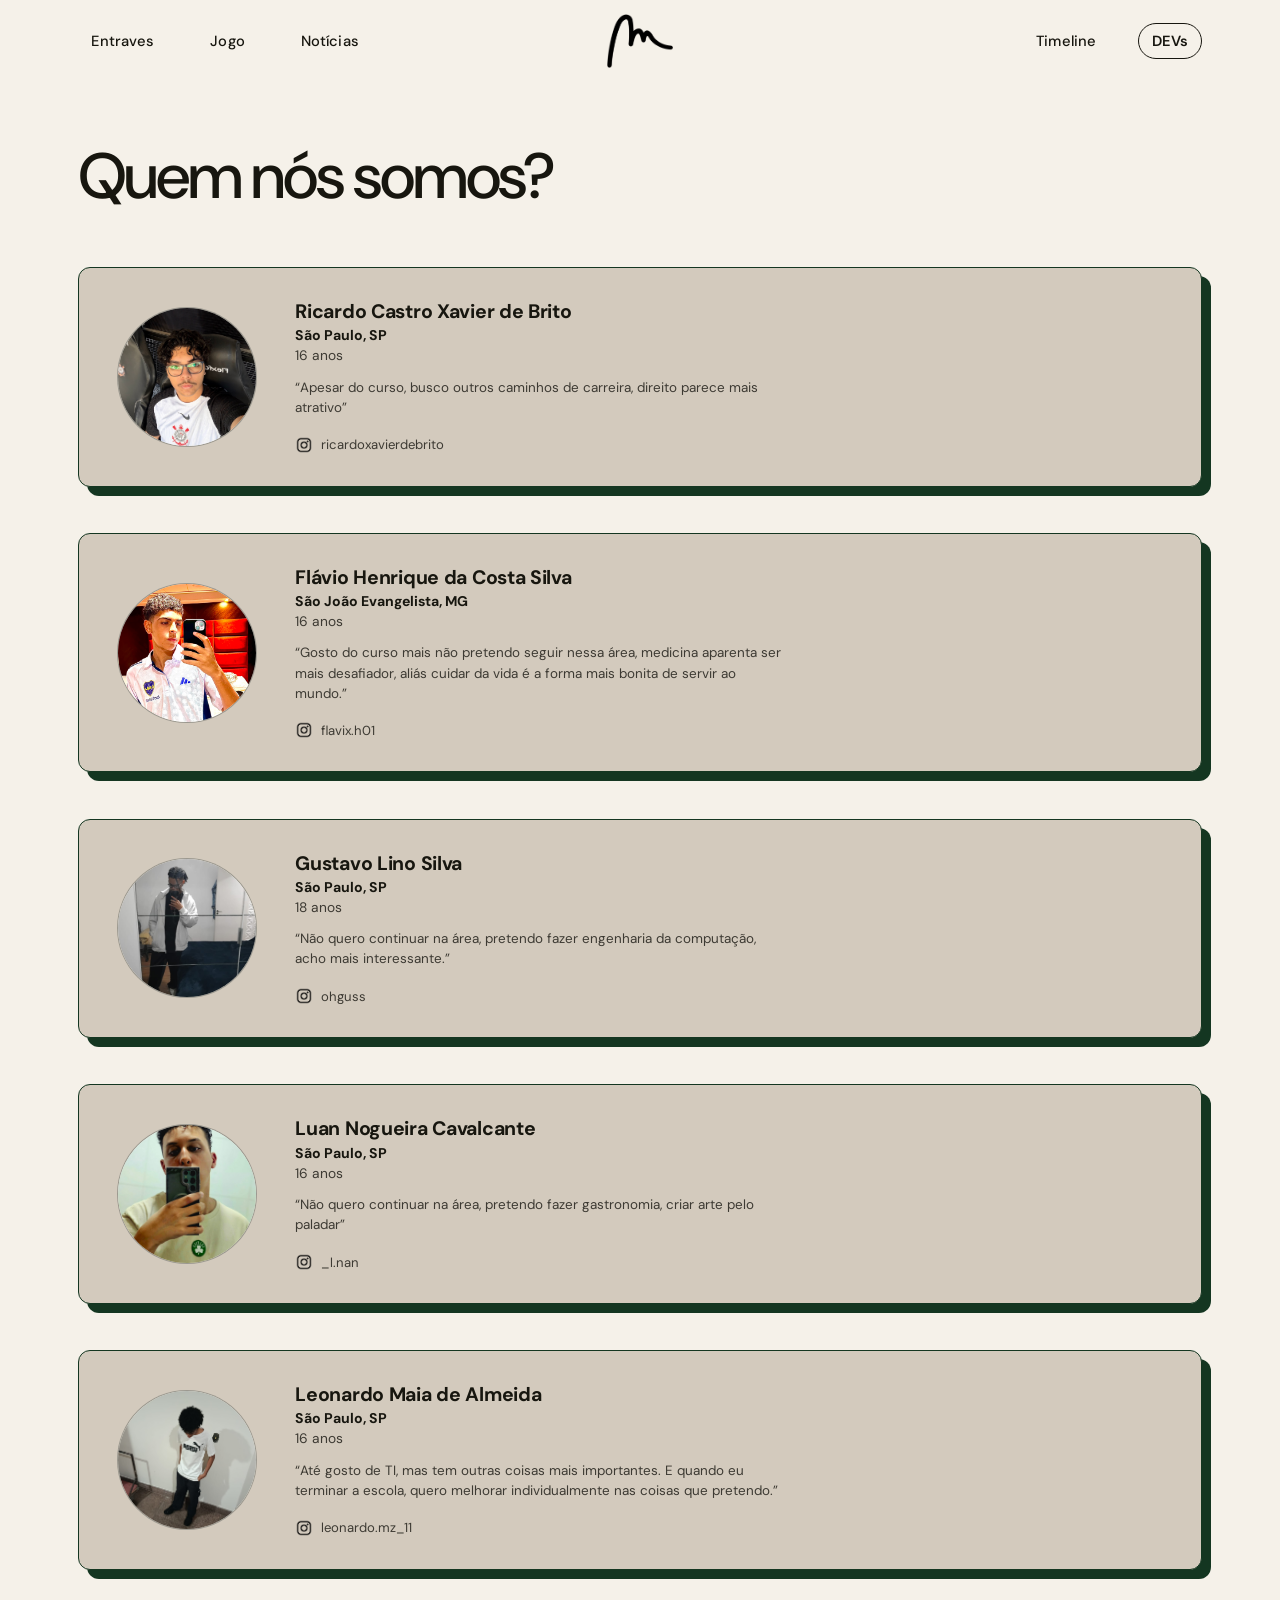
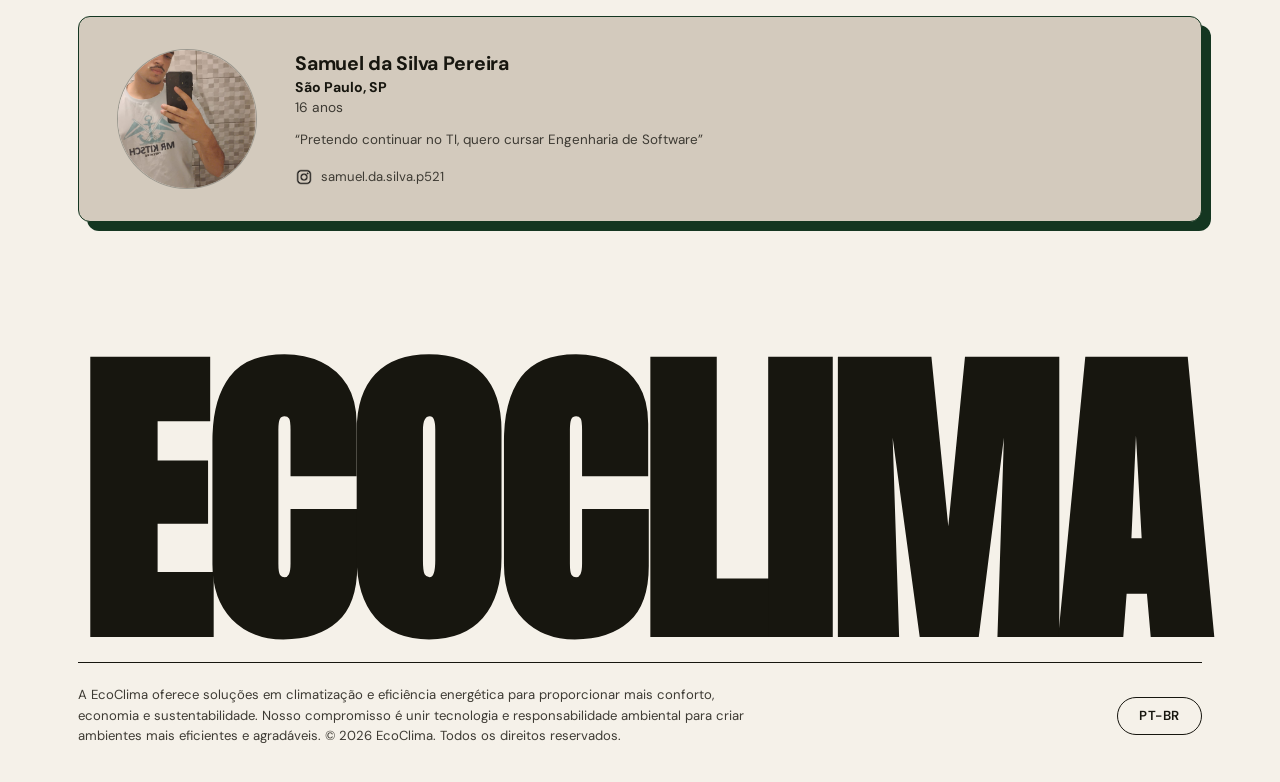
==== dev.html @ 2e66cfd2 "Primeiro commit" ====
<!DOCTYPE html>
<html lang="pt-BR">
<head>
<meta charset="UTF-8">
<meta name="viewport" content="width=device-width, initial-scale=1.0">
<title>EcoClima — DEVs</title>
<meta name="description" content="Quem nós somos: os estudantes por trás do EcoClima.">
<link rel="icon" href="imagens/Logo-preto.png">
<link rel="preconnect" href="https://fonts.googleapis.com">
<link rel="preconnect" href="https://fonts.gstatic.com" crossorigin>
<link href="https://fonts.googleapis.com/css2?family=Anton&family=Archivo:wdth,wght@62..125,100..900&family=DM+Sans:opsz,wght@9..40,300..800&display=swap" rel="stylesheet">
<script>document.documentElement.classList.add("js");</script>
<!-- style.css traz a identidade (variáveis, navbar, footer); dev.css só o que é desta página -->
<link rel="stylesheet" href="style.css">
<link rel="stylesheet" href="dev.css">
</head>
<body>

<!-- ============ NAVBAR ============ -->
<header class="nav" id="nav">
  <div class="nav__inner">
    <nav class="nav__group nav__group--left" aria-label="Navegação principal">
      <a class="nav__link" href="entraves.html">Entraves</a>
      <a class="nav__link" href="#" data-soon>Jogo</a>
      <a class="nav__link" href="#" data-soon>Notícias</a>
    </nav>

    <a class="nav__logo" href="index.html" id="logoHome" aria-label="EcoClima — voltar para a home">
      <img class="nav__logo-img nav__logo-img--light" src="imagens/Logo-branco.png" alt="EcoClima">
      <img class="nav__logo-img nav__logo-img--dark" src="imagens/Logo-preto.png" alt="">
    </a>

    <nav class="nav__group nav__group--right" aria-label="Navegação secundária">
      <a class="nav__link" href="#" data-soon>Timeline</a>
      <a class="nav__link is-active" href="dev.html" aria-current="page">DEVs</a>
    </nav>

    <button class="nav__burger" id="navBurger" aria-label="Abrir menu" aria-expanded="false" aria-controls="navMobile">
      <span></span><span></span><span></span>
    </button>
  </div>

  <div class="nav__mobile" id="navMobile" hidden>
    <a class="nav__mlink" href="entraves.html">Entraves</a>
    <a class="nav__mlink" href="#" data-soon>Jogo</a>
    <a class="nav__mlink" href="#" data-soon>Notícias</a>
    <a class="nav__mlink" href="#" data-soon>Timeline</a>
    <a class="nav__mlink is-active" href="dev.html" aria-current="page">DEVs</a>
  </div>
</header>

<!-- ============ DEVS ============ -->
<main class="devs" id="top" data-nav="dark">
  <div class="wrap">
    <h1 class="devs__title reveal-up">Quem nós somos?</h1>

    <ul class="devs__list">

      <li class="dev-card reveal-up">
        <img class="dev-card__photo" src="imagens/Imagens-tela-devs/Imagem-DEV-Ricardo.jpg" alt="Foto de Ricardo Castro Xavier de Brito" loading="lazy">
        <div class="dev-card__info">
          <h2 class="dev-card__name">Ricardo Castro Xavier de Brito</h2>
          <p class="dev-card__place">São Paulo, SP</p>
          <p class="dev-card__age">16 anos</p>
          <blockquote class="dev-card__quote">“Apesar do curso, busco outros caminhos de carreira, direito parece mais atrativo”</blockquote>
          <p class="dev-card__social">
            <img class="dev-card__ig" src="imagens/Imagens-tela-devs/logo-instagram.png" alt="Instagram" loading="lazy">
            <span>ricardoxavierdebrito</span>
          </p>
        </div>
      </li>

      <li class="dev-card reveal-up">
        <img class="dev-card__photo" src="imagens/Imagens-tela-devs/Imagem-DEV-Flavio.jpeg" alt="Foto de Flávio Henrique da Costa Silva" loading="lazy">
        <div class="dev-card__info">
          <h2 class="dev-card__name">Flávio Henrique da Costa Silva</h2>
          <p class="dev-card__place">São João Evangelista, MG</p>
          <p class="dev-card__age">16 anos</p>
          <blockquote class="dev-card__quote">“Gosto do curso mais não pretendo seguir nessa área, medicina aparenta ser mais desafiador, aliás cuidar da vida é a forma mais bonita de servir ao mundo.”</blockquote>
          <p class="dev-card__social">
            <img class="dev-card__ig" src="imagens/Imagens-tela-devs/logo-instagram.png" alt="Instagram" loading="lazy">
            <span>flavix.h01</span>
          </p>
        </div>
      </li>

      <li class="dev-card reveal-up">
        <img class="dev-card__photo" src="imagens/Imagens-tela-devs/Imagem-DEV-Gustavo.jpeg" alt="Foto de Gustavo Lino Silva" loading="lazy">
        <div class="dev-card__info">
          <h2 class="dev-card__name">Gustavo Lino Silva</h2>
          <p class="dev-card__place">São Paulo, SP</p>
          <p class="dev-card__age">18 anos</p>
          <blockquote class="dev-card__quote">“Não quero continuar na área, pretendo fazer engenharia da computação, acho mais interessante.”</blockquote>
          <p class="dev-card__social">
            <img class="dev-card__ig" src="imagens/Imagens-tela-devs/logo-instagram.png" alt="Instagram" loading="lazy">
            <span>ohguss</span>
          </p>
        </div>
      </li>

      <li class="dev-card reveal-up">
        <img class="dev-card__photo" src="imagens/Imagens-tela-devs/Imagem-DEV-Luan.jpeg" alt="Foto de Luan Nogueira Cavalcante" loading="lazy">
        <div class="dev-card__info">
          <h2 class="dev-card__name">Luan Nogueira Cavalcante</h2>
          <p class="dev-card__place">São Paulo, SP</p>
          <p class="dev-card__age">16 anos</p>
          <blockquote class="dev-card__quote">“Não quero continuar na área, pretendo fazer gastronomia, criar arte pelo paladar”</blockquote>
          <p class="dev-card__social">
            <img class="dev-card__ig" src="imagens/Imagens-tela-devs/logo-instagram.png" alt="Instagram" loading="lazy">
            <span>_l.nan</span>
          </p>
        </div>
      </li>

      <li class="dev-card reveal-up">
        <img class="dev-card__photo" src="imagens/Imagens-tela-devs/Imagem-DEV-Leonardo.jpeg" alt="Foto de Leonardo Maia de Almeida" loading="lazy">
        <div class="dev-card__info">
          <h2 class="dev-card__name">Leonardo Maia de Almeida</h2>
          <p class="dev-card__place">São Paulo, SP</p>
          <p class="dev-card__age">16 anos</p>
          <blockquote class="dev-card__quote">“Até gosto de TI, mas tem outras coisas mais importantes. E quando eu terminar a escola, quero melhorar individualmente nas coisas que pretendo.”</blockquote>
          <p class="dev-card__social">
            <img class="dev-card__ig" src="imagens/Imagens-tela-devs/logo-instagram.png" alt="Instagram" loading="lazy">
            <span>leonardo.mz_11</span>
          </p>
        </div>
      </li>

      <li class="dev-card reveal-up">
        <img class="dev-card__photo" src="imagens/Imagens-tela-devs/Imagem-DEV-Samuel.jpeg" alt="Foto de Samuel da Silva Pereira" loading="lazy">
        <div class="dev-card__info">
          <h2 class="dev-card__name">Samuel da Silva Pereira</h2>
          <p class="dev-card__place">São Paulo, SP</p>
          <p class="dev-card__age">16 anos</p>
          <blockquote class="dev-card__quote">“Pretendo continuar no TI, quero cursar Engenharia de Software”</blockquote>
          <p class="dev-card__social">
            <img class="dev-card__ig" src="imagens/Imagens-tela-devs/logo-instagram.png" alt="Instagram" loading="lazy">
            <span>samuel.da.silva.p521</span>
          </p>
        </div>
      </li>

    </ul>
  </div>
</main>

<!-- ============ FOOTER ============ -->
<footer class="footer" data-nav="dark">
  <div class="wrap">
    <h2 class="footer__word">ECOCLIMA</h2>
    <hr class="footer__rule">
    <div class="footer__bottom">
      <p class="footer__text">A EcoClima oferece soluções em climatização e eficiência energética para proporcionar mais conforto, economia e sustentabilidade. Nosso compromisso é unir tecnologia e responsabilidade ambiental para criar ambientes mais eficientes e agradáveis. © 2026 EcoClima. Todos os direitos reservados.</p>
      <button class="badge" type="button" data-soon>PT-BR</button>
    </div>
  </div>
</footer>

<script src="script.js"></script>
<script src="dev.js"></script>
</body>
</html>
---- style.css ----
/* =========================================================
   ECOCLIMA — Home
   Paleta terrosa/pastel · contornos finos · degradês suaves
   ========================================================= */

/* ---------- 1. Tokens ---------- */
:root{
  /* superfícies */
  --cream:      #F5F1E9;
  --cream-2:    #EFEADF;
  --sand:       #D3CABD;
  --sand-2:     #DED8CC;
  --clay:       #BFAE95;
  --sage:       #B2C2A8;   /* verde pastel: seção "Por que confiar?" */
  --space:      #0A1024;   /* espaço sideral */
  --space-2:    #131B3A;   /* topo do espaço, um tom acima */

  /* tinta */
  --ink:        #17160F;
  --ink-2:      #3D3A33;
  --muted:      #8A8479;
  --ghost:      #B9B2A6;

  /* verde (usado com moderação) */
  --green:      #143621;
  --green-2:    #1F5233;
  --green-soft: #86A98F;

  /* traço fino = identidade visual */
  --line:       rgba(23, 22, 15, .16);
  --line-str:   rgba(23, 22, 15, .38);
  --line-light: rgba(255, 255, 255, .30);

  --pad:        clamp(1.15rem, 4.5vw, 4.5rem);
  --maxw:       1240px;

  --ease:       cubic-bezier(.22, .68, .32, 1);

  --f-display:  'Archivo', 'Arial Narrow', Impact, sans-serif;
  --f-word:     'Anton', 'Arial Narrow', Impact, sans-serif;
  --f-body:     'DM Sans', 'Segoe UI', system-ui, sans-serif;
}

/* ---------- 2. Base ---------- */
*, *::before, *::after{ box-sizing: border-box; }

html{
  scroll-behavior: smooth;
  -webkit-text-size-adjust: 100%;
}

body{
  margin: 0;
  font-family: var(--f-body);
  color: var(--ink);
  background: var(--cream);
  overflow-x: hidden;
  -webkit-font-smoothing: antialiased;
}

img{ max-width: 100%; display: block; }
h1, h2, h3, p{ margin: 0; }
a{ color: inherit; text-decoration: none; }
button{ font: inherit; color: inherit; background: none; border: 0; cursor: pointer; }

::selection{ background: var(--green); color: var(--cream); }

/* visível só para leitores de tela */
.sr-only{
  position: absolute;
  width: 1px; height: 1px;
  padding: 0; margin: -1px;
  overflow: hidden;
  clip-path: inset(50%);
  white-space: nowrap;
}

/* ---------- 3. Layout ---------- */
.wrap{
  width: 100%;
  max-width: var(--maxw);
  margin-inline: auto;
  padding-inline: var(--pad);
}
.wrap--narrow{ max-width: 860px; }

.section{
  position: relative;
  padding-block: clamp(5rem, 12vh, 9rem);
  isolation: isolate;
}

/* degradê suave na emenda entre seções */
.section::before{
  content: "";
  position: absolute;
  inset: 0 0 auto 0;
  height: var(--blend, 150px);
  background: linear-gradient(to bottom, var(--prev, transparent), transparent);
  pointer-events: none;
  z-index: -1;
}

.section--problems{ background: var(--cream);  --prev: transparent; }
.section--solution{ background: var(--sand);   --prev: var(--cream); }
.section--trust   { background: var(--sage);   --prev: var(--sand); --blend: 200px; }
.section--space   { background: var(--space);  --prev: var(--sage); --blend: 260px; }
/* padding-top generoso: o degradê escuro precisa terminar antes do título */
.section--faq     { background: var(--cream);  --prev: var(--space); --blend: 200px;
                    padding-top: clamp(16rem, 24vh, 19rem); }

/* ---------- 4. Tipografia ---------- */
.h1{
  font-family: var(--f-body);
  font-size: clamp(2.4rem, 6vw, 4.4rem);
  font-weight: 800;
  line-height: .96;
  letter-spacing: -.035em;
  color: var(--green);
}
.h2{
  font-size: clamp(1.5rem, 3.2vw, 2.35rem);
  font-weight: 700;
  line-height: 1.14;
  letter-spacing: -.025em;
}
.label{
  font-size: .78rem;
  letter-spacing: .16em;
  text-transform: uppercase;
  color: var(--muted);
  font-weight: 500;
}
.label--center{ text-align: center; }

.lead{
  font-size: clamp(.98rem, 1.35vw, 1.1rem);
  line-height: 1.6;
  color: var(--ink-2);
  max-width: 62ch;
}
.muted{ color: var(--muted); font-size: .96rem; max-width: 55ch; }

.quote{
  font-size: .96rem;
  color: var(--muted);
  font-style: italic;
}
.quote span{ font-style: normal; }

.rule{
  border: 0;
  border-top: 1px solid var(--line);
  margin: 1.15rem 0;
}

/* link com seta */
.link-arrow{
  display: inline-flex;
  align-items: center;
  gap: .5rem;
  font-size: .95rem;
  font-weight: 500;
  padding-bottom: 3px;
  border-bottom: 1px solid var(--line-str);
  transition: gap .35s var(--ease), border-color .35s var(--ease), color .35s var(--ease);
}
.link-arrow:hover{ gap: .95rem; border-color: currentColor; }
.link-arrow__i{ transition: transform .35s var(--ease); }
.link-arrow:hover .link-arrow__i{ transform: translateX(2px); }
.link-arrow--green{ color: var(--green-2); }

/* =========================================================
   5. NAVBAR
   ========================================================= */
.nav{
  position: fixed;
  inset: 0 0 auto 0;
  z-index: 90;
  transition: background .5s var(--ease), backdrop-filter .5s var(--ease), border-color .5s var(--ease);
  border-bottom: 1px solid transparent;
}
.nav.is-stuck{
  background: rgba(245, 241, 233, .55);
  -webkit-backdrop-filter: blur(16px) saturate(1.4);
  backdrop-filter: blur(16px) saturate(1.4);
  border-bottom-color: var(--line);
}
.nav.is-stuck.is-light{
  background: rgba(20, 26, 23, .32);
  border-bottom-color: var(--line-light);
}

.nav__inner{
  max-width: var(--maxw);
  margin-inline: auto;
  padding: .85rem var(--pad);
  display: grid;
  grid-template-columns: 1fr auto 1fr;
  align-items: center;
  gap: 1rem;
}

.nav__group{ display: flex; align-items: center; gap: clamp(.6rem, 2.2vw, 2rem); }
.nav__group--right{ justify-content: flex-end; }

.nav__link{
  font-size: .92rem;
  font-weight: 500;
  letter-spacing: .01em;
  padding: .42rem .8rem;
  border-radius: 999px;
  border: 1px solid transparent;      /* contorno fino aparece no hover */
  transition: border-color .35s var(--ease), background .35s var(--ease), opacity .35s var(--ease);
  white-space: nowrap;
}
.nav__link:hover{ border-color: currentColor; }

/* página atual: o contorno fino fica sempre visível */
.nav__link.is-active{ border-color: currentColor; font-weight: 600; }
.nav__mlink.is-active{ font-weight: 700; }

/* logo central */
.nav__logo{
  position: relative;
  display: block;
  width: clamp(46px, 5.2vw, 66px);
  aspect-ratio: 965 / 798;
  transition: transform .4s var(--ease);
}
.nav__logo:hover{ transform: translateY(-2px) scale(1.04); }
.nav__logo:active{ transform: scale(.97); }
.nav__logo-img{
  position: absolute;
  inset: 0;
  width: 100%;
  height: 100%;
  object-fit: contain;
  transition: opacity .45s var(--ease);
}

/* troca automática de cor conforme o fundo atrás da navbar */
.nav.is-light{ color: #fff; }
.nav.is-dark { color: var(--ink); }
.nav.is-light .nav__logo-img--light,
.nav.is-dark  .nav__logo-img--dark { opacity: 1; }
.nav.is-light .nav__logo-img--dark,
.nav.is-dark  .nav__logo-img--light{ opacity: 0; }
.nav.is-light .nav__link{ text-shadow: 0 1px 12px rgba(0, 0, 0, .35); }

/* menu mobile */
.nav__burger{
  display: none;
  justify-self: end;
  grid-column: 3;
  width: 40px; height: 40px;
  border: 1px solid currentColor;
  border-radius: 999px;
  padding: 11px 10px;
  flex-direction: column;
  justify-content: space-between;
}
.nav__burger span{
  display: block; height: 1.5px; width: 100%;
  background: currentColor; border-radius: 2px;
  transition: transform .35s var(--ease), opacity .25s var(--ease);
}
.nav.is-open .nav__burger span:nth-child(1){ transform: translateY(7.5px) rotate(45deg); }
.nav.is-open .nav__burger span:nth-child(2){ opacity: 0; }
.nav.is-open .nav__burger span:nth-child(3){ transform: translateY(-7.5px) rotate(-45deg); }

/* o [hidden] precisa vencer o display do próprio bloco */
.nav__mobile[hidden]{ display: none; }
.nav__mobile{
  display: grid;
  gap: .25rem;
  padding: .5rem var(--pad) 1.4rem;
  background: rgba(245, 241, 233, .92);
  -webkit-backdrop-filter: blur(18px);
  backdrop-filter: blur(18px);
  border-bottom: 1px solid var(--line);
  color: var(--ink);
}
.nav__mlink{
  padding: .75rem .2rem;
  font-size: 1.05rem;
  font-weight: 500;
  border-bottom: 1px solid var(--line);
}

/* =========================================================
   6. HERO
   ========================================================= */
.hero{
  position: relative;
  min-height: 100svh;
  display: flex;
  align-items: flex-end;
  overflow: hidden;
  background: #26302A;
}
.hero__img{
  position: absolute;
  inset: 0;
  width: 100%; height: 100%;
  object-fit: cover;
  animation: heroZoom 22s var(--ease) forwards;
}
@keyframes heroZoom{ from{ transform: scale(1.07); } to{ transform: scale(1); } }

.hero__veil{
  position: absolute;
  inset: 0;
  background:
    linear-gradient(to bottom, rgba(0,0,0,.34) 0%, rgba(0,0,0,0) 34%),
    linear-gradient(to bottom, rgba(0,0,0,0) 46%, rgba(0,0,0,.30) 78%, rgba(0,0,0,.12) 100%);
}
/* degradê de saída do hero para a próxima seção */
.hero::after{
  content: "";
  position: absolute;
  inset: auto 0 0 0;
  height: 130px;
  background: linear-gradient(to bottom, rgba(245,241,233,0), var(--cream));
  pointer-events: none;
  z-index: 3;
}

.hero__content{
  position: relative;
  z-index: 2;
  width: 100%;
  max-width: var(--maxw);
  margin-inline: auto;
  padding: 0 var(--pad) clamp(3.5rem, 9vh, 6rem);
  display: flex;
  align-items: flex-end;
  gap: clamp(.8rem, 2vw, 1.6rem);
}

/* o tamanho final é ajustado por JS (fitText) para preencher a largura exata */
.hero__title{
  font-family: var(--f-display);
  font-variation-settings: 'wdth' 82, 'wght' 800;
  font-size: clamp(2.4rem, 8vw, 8.5rem);
  line-height: .82;
  letter-spacing: -.015em;
  color: #fff;
  white-space: nowrap;
  text-shadow: 0 4px 44px rgba(0, 0, 0, .28);
  animation: riseIn 1.1s var(--ease) both .15s;
}
.hero__kicker{
  flex: 0 0 auto;
  width: clamp(96px, 10vw, 140px);
  font-size: clamp(.78rem, .95vw, .95rem);
  line-height: 1.25;
  color: rgba(255, 255, 255, .92);
  padding-bottom: clamp(.35rem, 1.4vw, 1.4rem);
  animation: riseIn 1.1s var(--ease) both .45s;
}
@keyframes riseIn{
  from{ opacity: 0; transform: translateY(28px); }
  to  { opacity: 1; transform: none; }
}

.hero__scroll{
  position: absolute;
  left: 50%; bottom: clamp(1rem, 3vh, 2rem);
  transform: translateX(-50%);
  z-index: 4;
  display: grid;
  justify-items: center;
  gap: .5rem;
  color: rgba(255,255,255,.8);
  font-size: .68rem;
  letter-spacing: .22em;
  text-transform: uppercase;
}
.hero__scroll-line{
  width: 1px; height: 42px;
  background: linear-gradient(to bottom, transparent, rgba(255,255,255,.85));
  animation: scrollPulse 2.4s ease-in-out infinite;
}
@keyframes scrollPulse{
  0%, 100%{ transform: scaleY(.55); opacity: .45; transform-origin: top; }
  50%     { transform: scaleY(1);   opacity: 1;   transform-origin: top; }
}

/* =========================================================
   7. SEÇÃO — O QUE ACONTECE
   ========================================================= */
.section--problems .h2{ margin-bottom: .9rem; }
.section--problems .link-arrow{ margin-top: .35rem; }

/* carrossel */
.carousel{
  margin-top: clamp(2.5rem, 6vw, 4rem);
  width: 100%;
  max-width: var(--maxw);
  margin-inline: auto;
  padding-inline: var(--pad);
}
.carousel__viewport{
  overflow: hidden;
  border-radius: 14px;
  border: 1px solid var(--line);
  cursor: grab;
  touch-action: pan-y;
  background: var(--cream-2);
}
.carousel__viewport.is-dragging{ cursor: grabbing; }

.carousel__track{
  display: flex;
  will-change: transform;
}
.slide{
  flex: 0 0 100%;
  margin: 0;
  aspect-ratio: 16 / 9;
  overflow: hidden;
}
.slide img{
  width: 100%; height: 100%;
  object-fit: cover;
  user-select: none;
  -webkit-user-drag: none;
  transition: transform 1.2s var(--ease);
}
.slide.is-active img{ transform: scale(1.02); }

.carousel__ui{
  margin-top: 1.1rem;
  display: flex;
  align-items: center;
  gap: 1rem;
}
.cbtn{
  width: 42px; height: 42px;
  display: grid; place-items: center;
  border: 1px solid var(--line-str);   /* contorno fino */
  border-radius: 999px;
  font-size: 1rem;
  transition: background .3s var(--ease), color .3s var(--ease), transform .3s var(--ease);
}
.cbtn:hover{ background: var(--green); color: var(--cream); transform: translateY(-2px); }

.dots{ display: flex; gap: .45rem; margin-inline: auto 0; }
.dot{
  width: 9px; height: 9px;
  border-radius: 999px;
  border: 1px solid var(--line-str);
  background: transparent;
  transition: width .4s var(--ease), background .4s var(--ease);
}
.dot.is-on{ width: 26px; background: var(--green); border-color: var(--green); }

/* =========================================================
   8. SEÇÃO — A SOLUÇÃO (scroll reveal)
   ========================================================= */
.solution__sub{
  text-align: center;
  margin-top: 1.6rem;
  font-size: clamp(1.05rem, 1.8vw, 1.35rem);
  line-height: 1.35;
  color: var(--ink-2);
  max-width: 15ch;
  margin-inline: auto;
}
.solution__sub strong{ color: var(--ink); }

.reveal-text{
  margin: clamp(2.2rem, 5vw, 3.4rem) auto 0;
  text-align: center;
  font-family: var(--f-body);
  font-weight: 800;
  font-size: clamp(1.45rem, 4.1vw, 3.05rem);
  line-height: 1.16;
  letter-spacing: -.025em;
  text-transform: uppercase;
  color: var(--ghost);
}
.reveal-text .word{
  display: inline-block;
  color: var(--ghost);
  transition: color .18s linear, opacity .18s linear;
}
.reveal-text .word--img{
  vertical-align: middle;
  line-height: 0;
}
.inline-img{
  display: inline-block;
  width: clamp(52px, 7.2vw, 104px);
  aspect-ratio: 16 / 10;
  object-fit: cover;
  border-radius: 8px;
  border: 1px solid rgba(23,22,15,.2);
  margin-inline: .12em;
  transform: scale(.55);
  opacity: 0;
  transition: transform .5s var(--ease), opacity .4s var(--ease);
}

.solution__closing{
  margin: clamp(2.4rem, 5vw, 3.4rem) auto 0;
  max-width: 46ch;
  text-align: center;
  font-size: .95rem;
  line-height: 1.6;
  color: var(--ink-2);
}
.section--solution .link-arrow{
  display: flex;
  width: fit-content;
  margin: 1.8rem auto 0;
}

/* =========================================================
   9. SEÇÃO — POR QUE CONFIAR (carrossel infinito)
   ========================================================= */
/* sobre o verde pastel o cinza claro some: escurece os textos de apoio */
.section--trust .muted{ margin-top: .9rem; color: var(--ink-2); }
.section--trust .marquee__hint{ color: rgba(20, 54, 33, .62); }
.section--trust .marquee__hint strong{ color: var(--green); }

.marquee{
  margin-top: clamp(2.4rem, 5vw, 3.4rem);
  overflow: hidden;
  padding-block: 6px 22px;
  cursor: grab;
  -webkit-user-select: none;
  user-select: none;
}
.marquee.is-held{ cursor: grabbing; }
/* sem padding lateral: o loop precisa de largura exata para não "pular" */
.marquee__track{
  display: flex;
  gap: 26px;
  width: max-content;
  will-change: transform;
}

.card{
  flex: 0 0 auto;
  width: clamp(248px, 26vw, 310px);
  padding: 1.9rem 1.6rem;
  border: 1px solid var(--green);      /* contorno fino */
  border-radius: 4px;
  box-shadow: 9px 9px 0 var(--green);
  text-align: center;
  transition: transform .42s var(--ease), box-shadow .42s var(--ease);
}
.card--sand { background: var(--clay); }
.card--cream{ background: var(--cream-2); }
.card:hover{
  transform: translateY(-12px);
  box-shadow: 13px 15px 0 var(--green);
}

.card__icon{
  display: grid;
  place-items: center;
  width: 54px; height: 54px;
  margin: 0 auto 1.1rem;
  border-radius: 999px;
  background: var(--green);
}
.card__icon svg{
  width: 26px; height: 26px;
  fill: none;
  stroke: var(--green-soft);
  stroke-width: 1.6;
  stroke-linecap: round;
  stroke-linejoin: round;
}
.card__title{
  font-size: 1.02rem;
  font-weight: 700;
  color: var(--green);
  margin-bottom: .6rem;
  letter-spacing: -.01em;
}
.card__text{
  font-size: .82rem;
  line-height: 1.55;
  color: var(--ink-2);
}

.marquee__hint{
  text-align: center;
  margin-top: 1.4rem;
  font-size: .72rem;
  letter-spacing: .14em;
  text-transform: uppercase;
  color: var(--muted);
}
.marquee__hint strong{ color: var(--ink-2); font-weight: 600; }

/* =========================================================
   10. SEÇÃO — ESPAÇO (Terra cortada ao meio + satélites)
   ========================================================= */
.section--space{
  --planet: min(142vw, 1150px);          /* diâmetro do planeta */
  --ring: calc(var(--planet) * 1.12);    /* círculo da frase */
  min-height: 100svh;
  overflow: hidden;
  padding-block: 0;
  /* céu levemente mais claro em cima, escurecendo para baixo */
  background:
    linear-gradient(to bottom, var(--space-2) 0%, var(--space) 55%);
}

/* estrelas (geradas por JS) */
.space__stars{ position: absolute; inset: 0; pointer-events: none; }
.star{
  position: absolute;
  border-radius: 50%;
  background: #fff;
  animation: twinkle var(--dur, 4s) ease-in-out var(--delay, 0s) infinite;
}
@keyframes twinkle{
  0%, 100%{ opacity: var(--o, .7); }
  50%     { opacity: calc(var(--o, .7) * .25); }
}

/* luz distante do sol, no canto superior direito */
.space__sun{
  position: absolute;
  top: -18%; right: -12%;
  width: min(70vw, 720px); aspect-ratio: 1;
  border-radius: 50%;
  background: radial-gradient(circle,
    rgba(255, 238, 205, .26) 0%,
    rgba(255, 226, 175, .10) 32%,
    rgba(150, 170, 255, .05) 55%,
    transparent 72%);
  pointer-events: none;
}

/* saída suave: o corte do planeta dissolve na cor do espaço */
.section--space::after{
  content: "";
  position: absolute;
  inset: auto 0 0 0;
  height: 90px;
  background: linear-gradient(to bottom, transparent, var(--space));
  pointer-events: none;
  z-index: 3;
}

/* --- planeta: centro abaixo da borda, só a metade de cima aparece --- */
.space__planet{
  position: absolute;
  left: 50%;
  bottom: calc(var(--planet) / -2);
  width: var(--planet);
  height: var(--planet);
  transform: translateX(-50%);
  z-index: 2;
}
.space__planet canvas{ display: block; width: 100%; height: 100%; }

/* halo atmosférico na curvatura */
.space__planet::before{
  content: "";
  position: absolute;
  inset: -3%;
  border-radius: 50%;
  background: radial-gradient(circle,
    transparent 60%,
    rgba(120, 170, 235, .13) 74%,
    rgba(120, 170, 235, .05) 82%,
    transparent 88%);
  pointer-events: none;
}

/* fallback sem WebGL/CDN: mesma textura girando em 2D */
.space__ball{
  width: 100%; height: 100%;
  border-radius: 50%;
  background-size: 200% 100%;
  background-repeat: repeat-x;
  box-shadow:
    inset -30px -22px 70px rgba(0, 0, 0, .6),
    inset 24px 16px 50px rgba(255, 255, 255, .08);
  animation: ballSpin 150s linear infinite;
}
/* uma volta = a largura de um ladrilho (2× o elemento) */
@keyframes ballSpin{ to{ background-position-x: calc(var(--planet) * -2); } }

/* --- frase circular acompanhando a curvatura --- */
.space__ring{
  position: absolute;
  left: 50%;
  bottom: calc(var(--ring) / -2);
  width: var(--ring);
  height: var(--ring);
  transform: translateX(-50%);
  z-index: 4;
  pointer-events: none;
}
.space__ring svg{
  width: 100%; height: 100%;
  animation: ringSpin 90s linear infinite;
  transform-origin: 50% 50%;
}
.space__ring text{
  fill: rgba(255, 255, 255, .92);
  font-family: var(--f-body);
  font-weight: 500;
  letter-spacing: .04em;
  font-size: 30px;            /* unidades do viewBox: escala junto com o anel */
  white-space: pre;           /* preserva o espaço entre uma frase e outra */
}
@keyframes ringSpin{ to{ transform: rotate(-360deg); } }

/* --- satélites --- */
.space__sat{
  position: absolute;
  z-index: 5;
  width: var(--w);
  filter: drop-shadow(0 6px 18px rgba(0, 0, 0, .55));
  animation: drift var(--dur, 14s) ease-in-out var(--delay, 0s) infinite;
  pointer-events: none;
}
@keyframes drift{
  0%, 100%{ transform: translate3d(0, 0, 0) rotate(var(--rot, 0deg)); }
  50%     { transform: translate3d(var(--dx, 10px), var(--dy, -16px), 0) rotate(calc(var(--rot, 0deg) + var(--spin, 6deg))); }
}

.space__sat--1{
  --w: clamp(96px, 13vw, 190px); top: 8%;  left: 36%;
  --dx: -14px; --dy: -20px; --rot: -4deg; --spin: 5deg;  --dur: 15s; --delay: 0s;
}
.space__sat--2{
  --w: clamp(78px, 11vw, 160px); top: 12%; left: 78%;
  --dx: 16px;  --dy: 14px;  --rot: 3deg;  --spin: -6deg; --dur: 18s; --delay: -4s;
}
.space__sat--3{
  --w: clamp(84px, 12vw, 175px); top: 27%; left: 5%;
  --dx: 18px;  --dy: -12px; --rot: 5deg;  --spin: 7deg;  --dur: 21s; --delay: -9s;
}
.space__sat--4{
  --w: clamp(48px, 6.5vw, 95px); top: 47%; left: 84%;
  --dx: -12px; --dy: -18px; --rot: -6deg; --spin: -5deg; --dur: 16s; --delay: -6s;
}

/* =========================================================
   11. FAQs
   ========================================================= */
.faq{
  display: grid;
  grid-template-columns: minmax(180px, .58fr) 1fr;
  gap: clamp(1.6rem, 5vw, 4.5rem);
  align-items: start;
}
.faq__side .h1{ color: var(--ink); }
.faq__earth{
  width: min(78%, 210px);
  margin-top: clamp(2.5rem, 9vw, 6rem);
  opacity: .9;
}

.faq__item{ border-bottom: 1px solid var(--line-str); }
.faq__item:first-child{ border-top: 1px solid var(--line-str); }

.faq__q{
  width: 100%;
  display: flex;
  align-items: center;
  justify-content: space-between;
  gap: 1.5rem;
  padding: 1.35rem .2rem;
  text-align: left;
  font-size: clamp(.95rem, 1.4vw, 1.05rem);
  font-weight: 500;
  line-height: 1.3;
  transition: color .3s var(--ease);
}
.faq__q:hover{ color: var(--green-2); }

/* ícone + / × desenhado em CSS */
.faq__ico{
  position: relative;
  flex: 0 0 auto;
  width: 18px; height: 18px;
  transition: transform .45s var(--ease);
}
.faq__ico::before,
.faq__ico::after{
  content: "";
  position: absolute;
  inset: 50% 0 auto 0;
  height: 2px;
  background: currentColor;
  border-radius: 2px;
  transform: translateY(-50%);
  transition: transform .45s var(--ease);
}
.faq__ico::after{ transform: translateY(-50%) rotate(90deg); }
.faq__item.is-open .faq__ico{ transform: rotate(45deg); }

.faq__a{
  display: grid;
  grid-template-rows: 0fr;
  opacity: 0;
  transition: grid-template-rows .5s var(--ease), opacity .35s var(--ease);
}
.faq__a > div{ overflow: hidden; }
.faq__a p{
  padding: 0 3.2rem 1.6rem .2rem;
  font-size: .92rem;
  line-height: 1.65;
  color: var(--ink-2);
}
.faq__item.is-open .faq__a{ grid-template-rows: 1fr; opacity: 1; }

/* =========================================================
   12. FOOTER
   ========================================================= */
.footer{
  background: var(--cream);
  padding-block: clamp(3rem, 8vh, 6rem) clamp(1.6rem, 4vh, 2.6rem);
}
/* idem: o JS ajusta para ocupar exatamente a largura do container */
.footer__word{
  font-family: var(--f-word);
  font-size: clamp(3rem, 18vw, 15rem);
  line-height: .78;
  letter-spacing: -.012em;
  text-align: center;
  color: var(--ink);
}
.footer__rule{
  border: 0;
  border-top: 1.5px solid var(--ink);
  margin: clamp(1.2rem, 3vw, 2.2rem) 0 1.4rem;
}
.footer__bottom{
  display: flex;
  align-items: center;
  justify-content: space-between;
  gap: 2rem;
}
.footer__text{
  max-width: 74ch;
  font-size: .82rem;
  line-height: 1.55;
  color: var(--ink-2);
}
.badge{
  flex: 0 0 auto;
  padding: .6rem 1.35rem;
  border: 1.5px solid var(--ink);      /* contorno fino */
  border-radius: 999px;
  font-size: .82rem;
  font-weight: 600;
  letter-spacing: .04em;
  transition: background .35s var(--ease), color .35s var(--ease);
}
.badge:hover{ background: var(--ink); color: var(--cream); }

/* versão escura do rodapé (páginas de fundo escuro) */
.footer--dark{ background: transparent; }
.footer--dark .footer__word{ color: var(--cream); }
.footer--dark .footer__rule{ border-top-color: rgba(245, 241, 233, .55); }
.footer--dark .footer__text{ color: rgba(245, 241, 233, .62); }
.footer--dark .badge{ border-color: rgba(245, 241, 233, .7); color: var(--cream); }
.footer--dark .badge:hover{ background: var(--cream); color: var(--ink); }

/* =========================================================
   13. Reveal genérico ao rolar
   ========================================================= */
/* só esconde se o JS estiver rodando — sem JS o conteúdo aparece normalmente */
.js .reveal-up{
  opacity: 0;
  transform: translateY(22px);
  transition: opacity .75s var(--ease), transform .75s var(--ease);
}
.js .reveal-up.is-in{ opacity: 1; transform: none; }

/* =========================================================
   14. Responsivo
   ========================================================= */
@media (max-width: 900px){
  .nav__group{ display: none; }
  .nav__inner{ grid-template-columns: 1fr auto 1fr; }
  .nav__burger{ display: flex; }

  .hero__content{ flex-direction: column; align-items: flex-start; gap: 1rem; }
  .hero__title{ font-size: 11.2vw; }
  .hero__kicker{ width: min(240px, 70%); padding-bottom: 0; }

  .faq{ grid-template-columns: 1fr; }
  .faq__side{ display: flex; align-items: center; justify-content: space-between; gap: 1.5rem; }
  .faq__earth{ margin-top: 0; width: min(38%, 130px); }
  .faq__a p{ padding-right: 1rem; }

  .footer__bottom{ flex-direction: column; align-items: flex-start; gap: 1.4rem; }
  .footer__word{ font-size: 21vw; }
}

@media (max-width: 900px){
  /* planeta maior em relação à tela, para a curvatura continuar imponente */
  .section--space{ --planet: min(170vw, 760px); }
  .section--space .space__ring text{ font-size: 36px; }

  /* satélites menores e puxados para dentro, para nenhum ficar cortado na borda */
  .space__sat--1{ --w: 76px; top: 6%;  left: 33%; }
  .space__sat--2{ --w: 64px; top: 13%; left: 70%; }
  .space__sat--3{ --w: 68px; top: 25%; left: 4%;  }
  .space__sat--4{ --w: 42px; top: 43%; left: 77%; }
}

@media (max-width: 560px){
  .slide{ aspect-ratio: 4 / 3; }
  .carousel__ui{ gap: .6rem; }
  .card{ width: 78vw; }
  .reveal-text{ font-size: 7.2vw; }
  .marquee__track{ gap: 18px; }
}

@media (prefers-reduced-motion: reduce){
  html{ scroll-behavior: auto; }
  .hero__img{ animation: none; }
  .hero__title, .hero__kicker{ animation: none; opacity: 1; transform: none; }
  .hero__scroll-line{ animation: none; }
  .reveal-up{ opacity: 1; transform: none; }
  .star, .space__sat, .space__ring svg, .space__ball{ animation: none; }
  *, *::before, *::after{ transition-duration: .01ms !important; }
}
---- dev.css ----
/* =========================================================
   ECOCLIMA — Página DEVs
   Só o que é específico desta página.
   Variáveis, navbar, footer e degradês vêm do style.css.
   ========================================================= */

body{ background: var(--cream); }

/* ---------- Bloco principal ---------- */
.devs{
  background: var(--cream);
  /* espaço para a navbar fixa + respiro antes do título */
  padding-top: clamp(8rem, 16vh, 12rem);
  padding-bottom: clamp(4rem, 10vh, 7rem);
}

.devs__title{
  font-family: var(--f-body);
  font-size: clamp(2.2rem, 5.6vw, 4rem);
  font-weight: 500;
  line-height: 1.02;
  letter-spacing: -.035em;
  color: var(--ink);
  margin-bottom: clamp(2.2rem, 5vw, 3.6rem);
}

.devs__list{
  list-style: none;
  margin: 0;
  padding: 0;
  display: grid;
  gap: clamp(1.8rem, 3.6vw, 2.9rem);
}

/* ---------- Card ---------- */
.dev-card{
  display: flex;
  align-items: center;
  gap: clamp(1.2rem, 3vw, 2.6rem);
  padding: clamp(1.4rem, 2.6vw, 2rem) clamp(1.4rem, 3vw, 2.4rem);
  background: var(--sand);
  border: 1px solid var(--green);          /* contorno fino da identidade */
  border-radius: 12px;
  box-shadow: 9px 9px 0 var(--green);      /* sombra sólida deslocada */
  transition: transform .42s var(--ease), box-shadow .42s var(--ease);
}
/* mesmo efeito dos cards de "Por que confiar?" da home */
.dev-card:hover{
  transform: translateY(-12px);
  box-shadow: 13px 15px 0 var(--green);
}

.dev-card__photo{
  flex: 0 0 auto;
  width: clamp(92px, 12vw, 140px);
  aspect-ratio: 1;
  border-radius: 50%;
  object-fit: cover;
  border: 1px solid var(--line-str);
  background: var(--cream-2);
}

/* usado pelo dev.js quando uma foto não carrega */
.dev-card__photo--vazia{
  display: grid;
  place-items: center;
  font-size: 1.6rem;
  font-weight: 700;
  color: var(--green);
  background: var(--cream-2);
}

.dev-card__info{ min-width: 0; }

.dev-card__name{
  font-size: clamp(1rem, 1.6vw, 1.22rem);
  font-weight: 700;
  line-height: 1.2;
  letter-spacing: -.015em;
  color: var(--ink);
}
.dev-card__place{
  margin-top: .18rem;
  font-size: clamp(.86rem, 1.1vw, .96rem);
  font-weight: 700;
  color: var(--ink);
}
.dev-card__age{
  margin-top: .12rem;
  font-size: .86rem;
  color: var(--ink-2);
}
.dev-card__quote{
  margin: .85rem 0 0;
  max-width: 54ch;
  font-size: .84rem;
  line-height: 1.5;
  color: var(--ink-2);
}
.dev-card__social{
  display: flex;
  align-items: center;
  gap: .5rem;
  margin-top: 1.1rem;
  font-size: .82rem;
  color: var(--ink-2);
}
.dev-card__ig{
  width: 18px; height: 18px;
  object-fit: contain;
  flex: 0 0 auto;
}

/* O destaque do item ativo da navbar mora no style.css,
   porque agora é usado também pela página Entraves. */

/* ---------- Responsivo ---------- */
@media (max-width: 640px){
  /* em telas pequenas a foto sobe para cima do texto */
  .dev-card{
    flex-direction: column;
    align-items: flex-start;
    text-align: left;
    gap: 1.1rem;
  }
  .dev-card__photo{ width: 104px; }
  .dev-card__quote{ max-width: none; }
  .dev-card{ box-shadow: 7px 7px 0 var(--green); }
  .dev-card:hover{ box-shadow: 10px 12px 0 var(--green); }
}
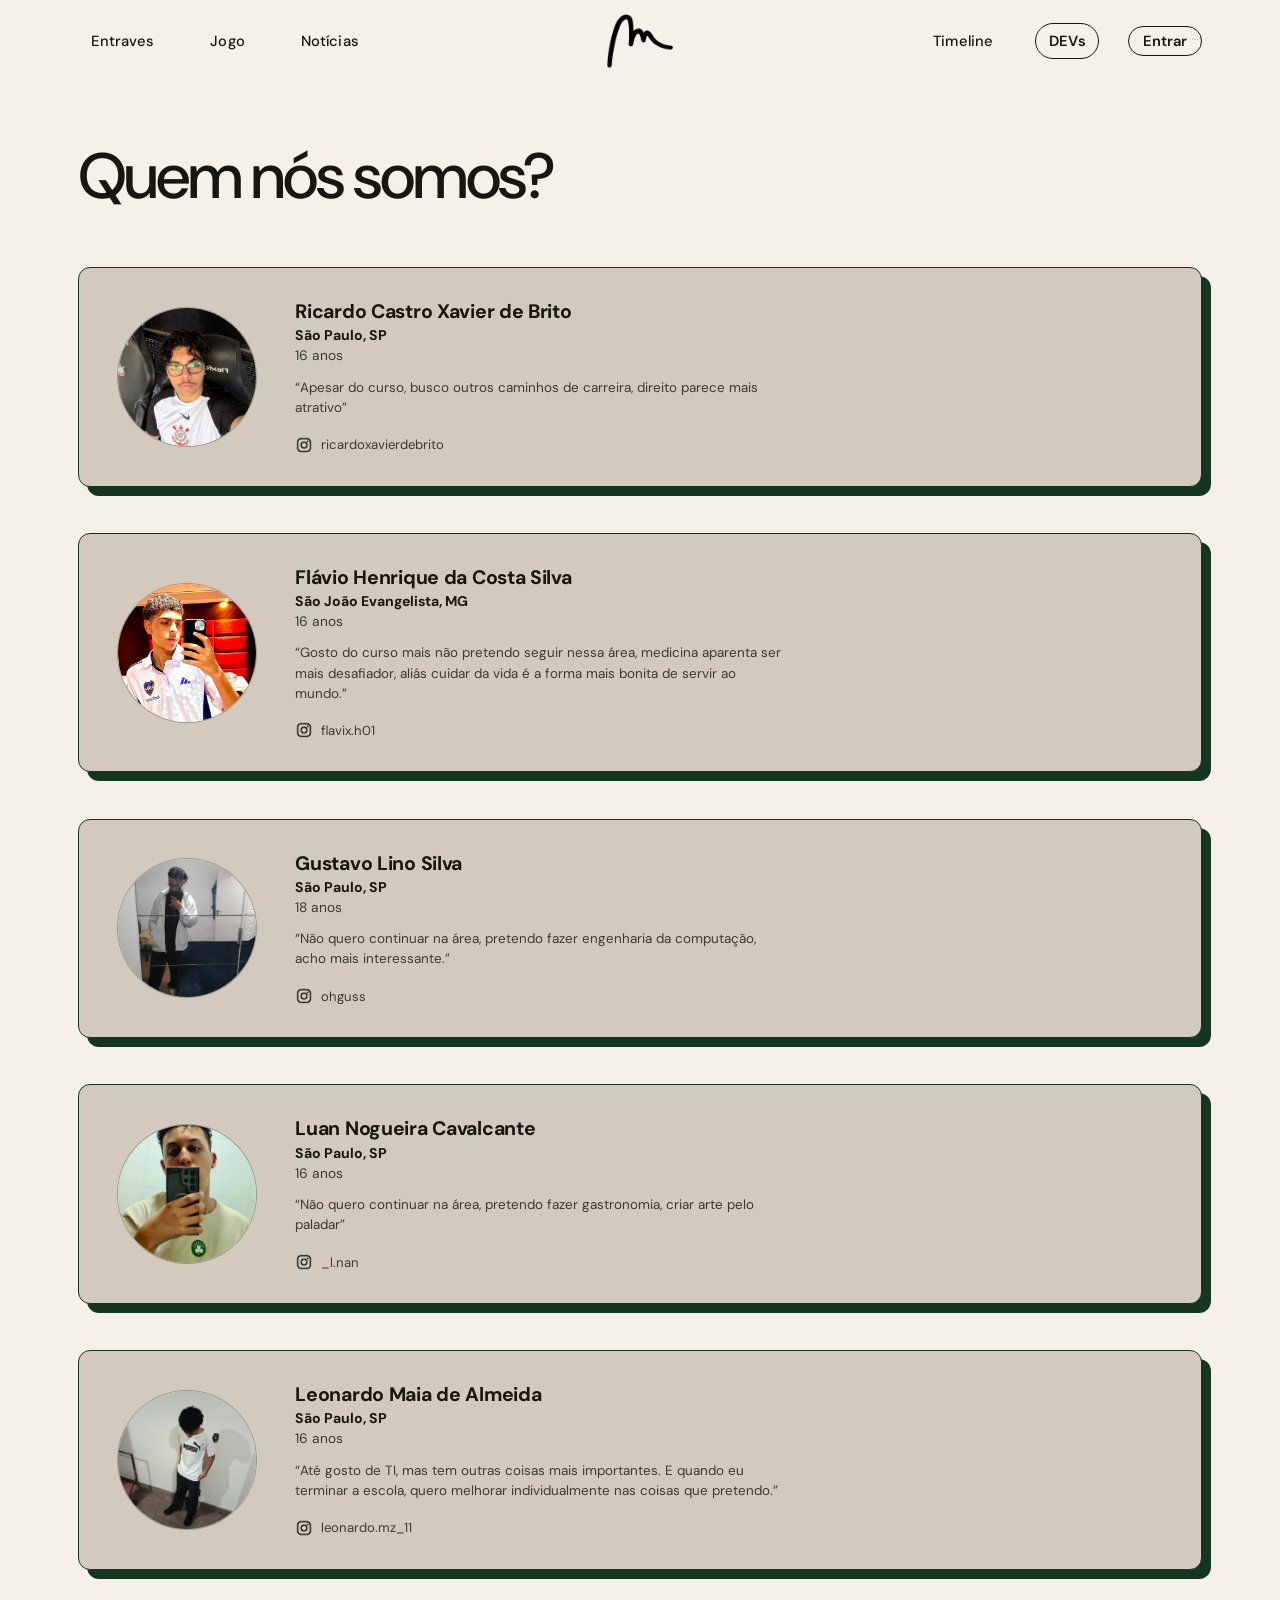
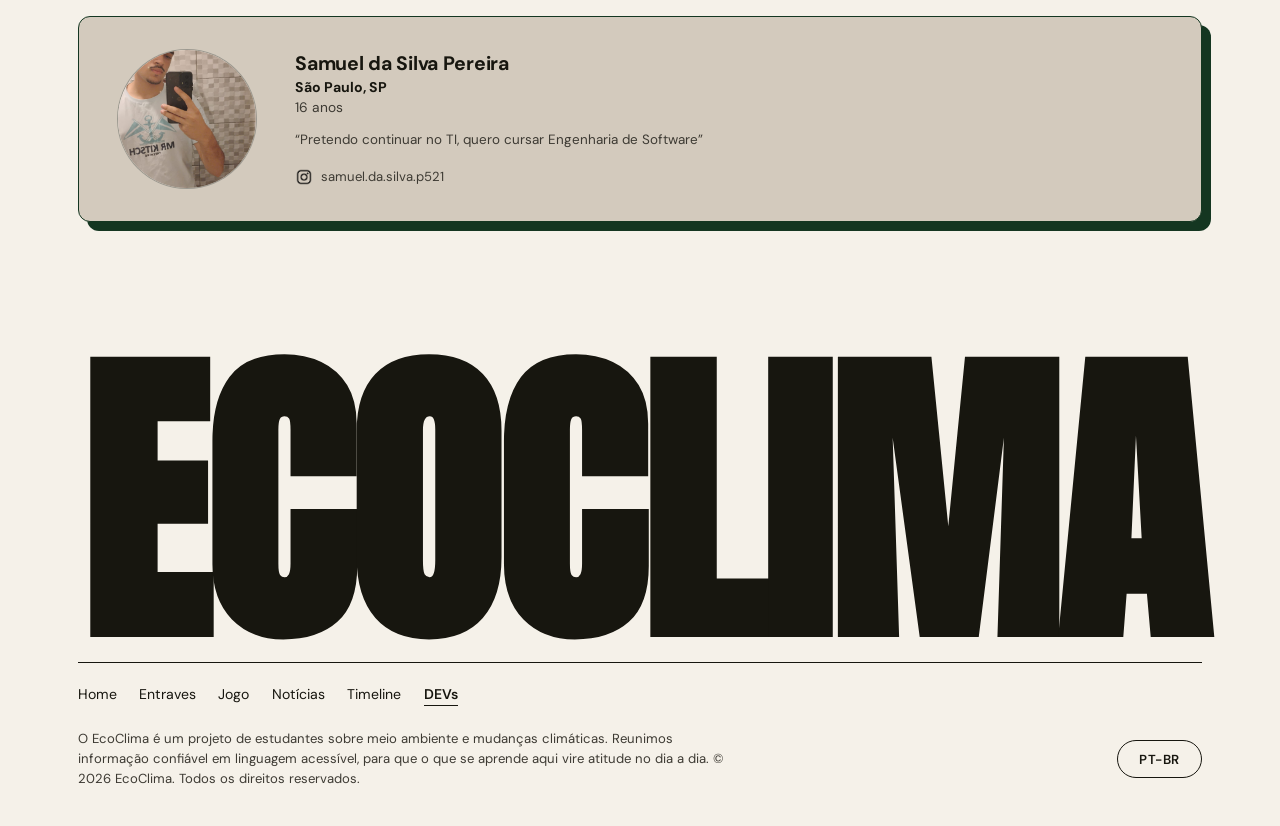
==== commit 0acc0ceb: "ecoclima desenvolvimento" ====
--- a/dev.html
+++ b/dev.html
@@ -10,44 +10,17 @@
 <link rel="preconnect" href="https://fonts.gstatic.com" crossorigin>
 <link href="https://fonts.googleapis.com/css2?family=Anton&family=Archivo:wdth,wght@62..125,100..900&family=DM+Sans:opsz,wght@9..40,300..800&display=swap" rel="stylesheet">
 <script>document.documentElement.classList.add("js");</script>
-<!-- style.css traz a identidade (variáveis, navbar, footer); dev.css só o que é desta página -->
+<!-- base.css traz as variáveis e os componentes eco-; style.css traz a identidade
+     (navbar, footer); dev.css só o que é desta página -->
+<link rel="stylesheet" href="css/base.css">
 <link rel="stylesheet" href="style.css">
 <link rel="stylesheet" href="dev.css">
 </head>
 <body>
 
 <!-- ============ NAVBAR ============ -->
-<header class="nav" id="nav">
-  <div class="nav__inner">
-    <nav class="nav__group nav__group--left" aria-label="Navegação principal">
-      <a class="nav__link" href="entraves.html">Entraves</a>
-      <a class="nav__link" href="#" data-soon>Jogo</a>
-      <a class="nav__link" href="#" data-soon>Notícias</a>
-    </nav>
-
-    <a class="nav__logo" href="index.html" id="logoHome" aria-label="EcoClima — voltar para a home">
-      <img class="nav__logo-img nav__logo-img--light" src="imagens/Logo-branco.png" alt="EcoClima">
-      <img class="nav__logo-img nav__logo-img--dark" src="imagens/Logo-preto.png" alt="">
-    </a>
-
-    <nav class="nav__group nav__group--right" aria-label="Navegação secundária">
-      <a class="nav__link" href="#" data-soon>Timeline</a>
-      <a class="nav__link is-active" href="dev.html" aria-current="page">DEVs</a>
-    </nav>
-
-    <button class="nav__burger" id="navBurger" aria-label="Abrir menu" aria-expanded="false" aria-controls="navMobile">
-      <span></span><span></span><span></span>
-    </button>
-  </div>
-
-  <div class="nav__mobile" id="navMobile" hidden>
-    <a class="nav__mlink" href="entraves.html">Entraves</a>
-    <a class="nav__mlink" href="#" data-soon>Jogo</a>
-    <a class="nav__mlink" href="#" data-soon>Notícias</a>
-    <a class="nav__mlink" href="#" data-soon>Timeline</a>
-    <a class="nav__mlink is-active" href="dev.html" aria-current="page">DEVs</a>
-  </div>
-</header>
+<!-- montada por js/layout.js -->
+<div data-eco-cabecalho></div>
 
 <!-- ============ DEVS ============ -->
 <main class="devs" id="top" data-nav="dark">
@@ -145,17 +118,11 @@
 </main>
 
 <!-- ============ FOOTER ============ -->
-<footer class="footer" data-nav="dark">
-  <div class="wrap">
-    <h2 class="footer__word">ECOCLIMA</h2>
-    <hr class="footer__rule">
-    <div class="footer__bottom">
-      <p class="footer__text">A EcoClima oferece soluções em climatização e eficiência energética para proporcionar mais conforto, economia e sustentabilidade. Nosso compromisso é unir tecnologia e responsabilidade ambiental para criar ambientes mais eficientes e agradáveis. © 2026 EcoClima. Todos os direitos reservados.</p>
-      <button class="badge" type="button" data-soon>PT-BR</button>
-    </div>
-  </div>
-</footer>
+<!-- montado por js/layout.js -->
+<div data-eco-rodape></div>
 
+<!-- layout.js vem antes: o script.js precisa achar o cabeçalho já no lugar -->
+<script src="js/layout.js"></script>
 <script src="script.js"></script>
 <script src="dev.js"></script>
 </body>
--- a/css/base.css
+++ b/css/base.css
@@ -0,0 +1,383 @@
+/* =========================================================
+   ECOCLIMA — base.css
+   Variáveis e componentes compartilhados por todas as páginas.
+
+   REGRA DESTE ARQUIVO: nada de seletor de elemento solto
+   (body, h1, p, a, *). Tudo mora em classes com prefixo eco-,
+   porque a Home, a DEVs e a Entraves já têm o estilo delas no
+   style.css e nada aqui pode alterar essas páginas.
+
+   Exceção combinada: o cabeçalho e o rodapé continuam usando as
+   classes nav__* e footer__* que já existem no style.css. Só o
+   que é novo no rodapé (a linha de links) ganhou nome eco-.
+   ========================================================= */
+
+/* =========================================================
+   1. Variáveis
+   ========================================================= */
+:root{
+  /* ---- Cores do guia visual ---- */
+  --menta:        #D3EBC8;   /* fundo da boas-vindas e painéis de destaque */
+  --areia:        #F1ECE2;   /* fundo alternado de seções */
+  --claro:        #F5F0EB;   /* fundo padrão das páginas (valor tirado das telas do Figma) */
+  --verde:        #2F6B1F;   /* botões principais, links, linha da timeline */
+  --verde-escuro: #0F1A10;   /* títulos e texto principal */
+  --verde-floresta: #002406; /* letras gigantes da tela de boas-vindas */
+  --cinza:        #4D574B;   /* texto secundário */
+  --terracota:    #A84A2C;   /* única cor de alerta: erros e selos das COPs */
+  --borda:        #D9DDD3;   /* contornos finos */
+
+  /* ---- Fontes (as mesmas que a Home já carrega do Google Fonts) ---- */
+  --fonte-titulo: 'Archivo', 'Arial Narrow', Impact, sans-serif;   /* títulos grandes */
+  --fonte-logo:   'Anton', 'Arial Narrow', Impact, sans-serif;     /* só o logotipo ECOCLIMA */
+  --fonte-texto:  'DM Sans', 'Segoe UI', system-ui, sans-serif;    /* todo o resto */
+
+  /* ---- Medidas ---- */
+  --eco-raio:     12px;    /* cantos de cards e campos */
+  --eco-pilula:   999px;   /* botões */
+  --eco-linha:    70ch;    /* ~75 caracteres por linha de texto corrido */
+  --eco-suave:    cubic-bezier(.22, .68, .32, 1);
+}
+
+/* =========================================================
+   2. Corpo das páginas novas
+   Só vale para quem escrever <body class="eco-corpo">.
+   As páginas antigas não usam esta classe.
+   ========================================================= */
+.eco-corpo{
+  margin: 0;
+  font-family: var(--fonte-texto);
+  font-size: 1rem;
+  line-height: 1.6;
+  color: var(--verde-escuro);
+  background: var(--claro);
+  -webkit-font-smoothing: antialiased;
+}
+.eco-corpo,
+.eco-corpo *,
+.eco-corpo *::before,
+.eco-corpo *::after{ box-sizing: border-box; }
+
+/* foco sempre visível para quem navega pelo teclado */
+.eco-corpo :focus-visible{
+  outline: 2px solid var(--verde);
+  outline-offset: 2px;
+  border-radius: 4px;
+}
+
+/* =========================================================
+   3. Texto
+   ========================================================= */
+.eco-titulo{
+  font-family: var(--fonte-titulo);
+  font-variation-settings: 'wdth' 82, 'wght' 800;
+  font-size: clamp(2.2rem, 7vw, 5rem);
+  line-height: .92;
+  letter-spacing: -.02em;
+  color: var(--verde-escuro);
+  margin: 0;
+}
+.eco-subtitulo{
+  font-family: var(--fonte-texto);
+  font-size: clamp(1.3rem, 3vw, 2rem);
+  font-weight: 600;
+  line-height: 1.15;
+  letter-spacing: -.02em;
+  color: var(--verde-escuro);
+  margin: 0;
+}
+.eco-texto{
+  max-width: var(--eco-linha);
+  color: var(--cinza);
+  margin: 0;
+}
+.eco-link{
+  color: var(--verde);
+  text-decoration: underline;
+  text-underline-offset: 3px;
+}
+
+/* visível só para leitores de tela */
+.eco-so-leitor{
+  position: absolute;
+  width: 1px; height: 1px;
+  padding: 0; margin: -1px;
+  overflow: hidden;
+  clip-path: inset(50%);
+  white-space: nowrap;
+}
+
+/* =========================================================
+   4. Botões
+   O texto do botão diz o que acontece: "Criar conta", "Entrar".
+   ========================================================= */
+.eco-btn{
+  display: inline-flex;
+  align-items: center;
+  justify-content: center;
+  gap: .5rem;
+  padding: .8rem 1.6rem;
+  border: 1.5px solid transparent;
+  border-radius: var(--eco-pilula);
+  font-family: var(--fonte-texto);
+  font-size: 1rem;
+  font-weight: 600;
+  line-height: 1;
+  text-decoration: none;
+  cursor: pointer;
+  transition: background .3s var(--eco-suave), color .3s var(--eco-suave),
+              border-color .3s var(--eco-suave), transform .3s var(--eco-suave);
+}
+.eco-btn:active{ transform: scale(.98); }
+
+.eco-btn--principal{
+  background: var(--verde);
+  color: #fff;
+}
+.eco-btn--principal:hover{ background: var(--verde-escuro); }
+
+.eco-btn--secundario{
+  background: transparent;
+  color: var(--verde-escuro);
+  border-color: var(--verde-escuro);
+}
+.eco-btn--secundario:hover{
+  background: var(--verde-escuro);
+  color: var(--claro);
+}
+
+.eco-btn[disabled],
+.eco-btn[aria-disabled="true"]{
+  opacity: .5;
+  cursor: not-allowed;
+}
+
+/* =========================================================
+   5. Cards — contorno fino, nunca sombra preta dura
+   ========================================================= */
+.eco-card{
+  background: #fff;
+  border: 1px solid var(--borda);
+  border-radius: var(--eco-raio);
+  padding: clamp(1.1rem, 2.4vw, 1.8rem);
+}
+.eco-card--areia{ background: var(--areia); }
+.eco-card--menta{ background: var(--menta); border-color: transparent; }
+
+.eco-card__titulo{
+  font-family: var(--fonte-texto);
+  font-size: 1.1rem;
+  font-weight: 700;
+  line-height: 1.2;
+  color: var(--verde-escuro);
+  margin: 0 0 .5rem;
+}
+.eco-card__texto{
+  font-size: .95rem;
+  color: var(--cinza);
+  margin: 0;
+}
+
+/* ícones: SVG de traço inline, nunca emoji */
+.eco-icone{
+  width: 24px; height: 24px;
+  flex: 0 0 auto;
+  fill: none;
+  stroke: currentColor;
+  stroke-width: 1.6;
+  stroke-linecap: round;
+  stroke-linejoin: round;
+}
+
+/* =========================================================
+   6. Formulários — rótulo acima do campo, erro embaixo
+   ========================================================= */
+.eco-form{
+  display: grid;
+  gap: 1.15rem;
+  width: 100%;
+}
+
+/* sem gap: a mensagem de erro precisa continuar no HTML mesmo vazia
+   (é ela que avisa o leitor de tela), e um gap deixaria um buraco */
+.eco-campo{ display: grid; }
+
+/* rótulo pequeno e discreto, sempre acima do campo */
+.eco-campo__rotulo{
+  font-size: .85rem;
+  font-weight: 400;
+  color: var(--cinza);
+  margin-bottom: .3rem;
+}
+
+/* campo de linha: só o fiozinho embaixo, como nas telas do Figma */
+.eco-campo__entrada{
+  width: 100%;
+  padding: .45rem 0;
+  font-family: var(--fonte-texto);
+  font-size: .95rem;
+  font-weight: 600;
+  color: var(--verde-escuro);
+  background: transparent;
+  border: 0;
+  border-bottom: 1.5px solid var(--borda);
+  border-radius: 0;
+  transition: border-color .25s var(--eco-suave);
+}
+.eco-campo__entrada::placeholder{ color: var(--cinza); font-weight: 400; opacity: .8; }
+.eco-campo__entrada:focus{
+  outline: none;                       /* a própria linha mostra o foco */
+  border-bottom-width: 2px;
+  border-bottom-color: var(--verde);
+}
+
+/* Vazia, a mensagem não ocupa altura nenhuma — mas continua no HTML,
+   porque é ela que tem aria-live e avisa quem usa leitor de tela. */
+.eco-campo__erro{
+  font-size: .82rem;
+  line-height: 1.35;
+  color: var(--terracota);
+  margin: 0;
+}
+.eco-campo__erro:not(:empty){ margin-top: .35rem; }
+
+.eco-campo--erro .eco-campo__entrada{ border-bottom-color: var(--terracota); }
+
+.eco-campo__ajuda{
+  font-size: .85rem;
+  color: var(--cinza);
+}
+
+/* =========================================================
+   7. Aviso (toast)
+   Canto inferior direito no computador, topo no celular.
+   Quem mostra e esconde é o JS, trocando a classe --visivel.
+   O HTML precisa ter aria-live="polite".
+   ========================================================= */
+.eco-aviso{
+  position: fixed;
+  right: 1.25rem;
+  bottom: 1.25rem;
+  z-index: 999;
+  max-width: min(22rem, calc(100vw - 2.5rem));
+  padding: .85rem 1.15rem;
+  background: var(--verde-escuro);
+  color: var(--claro);
+  border-radius: var(--eco-raio);
+  font-size: .95rem;
+  opacity: 0;
+  transform: translateY(12px);
+  pointer-events: none;
+  transition: opacity .3s var(--eco-suave), transform .3s var(--eco-suave);
+}
+.eco-aviso--visivel{
+  opacity: 1;
+  transform: none;
+}
+.eco-aviso--erro{ background: var(--terracota); }
+
+@media (max-width: 767px){
+  .eco-aviso{
+    top: 1rem;
+    bottom: auto;
+    left: 1rem;
+    right: 1rem;
+    max-width: none;
+    transform: translateY(-12px);
+  }
+  .eco-aviso--visivel{ transform: none; }
+}
+
+/* =========================================================
+   8. Peças do cabeçalho e do rodapé compartilhados
+   (o resto do visual deles vem do style.css)
+   ========================================================= */
+
+/* espaço reservado do login no cabeçalho — preenchido na Etapa 2 */
+.eco-conta{
+  display: flex;
+  align-items: center;
+  gap: .6rem;
+}
+/* o [hidden] precisa vencer o display de cima, senão o espaço vazio
+   ainda ocuparia lugar na barra (mesmo caso do .nav__mobile) */
+.eco-conta[hidden]{ display: none; }
+
+/* Tudo aqui herda a cor da barra (currentColor), então funciona igual
+   sobre foto (texto branco) e sobre fundo claro (texto escuro). */
+.eco-conta__ola{
+  font-size: .92rem;
+  font-weight: 500;
+  white-space: nowrap;
+}
+.eco-conta__entrar,
+.eco-conta__sair{
+  font-family: var(--fonte-texto);
+  font-size: .92rem;
+  font-weight: 600;
+  line-height: 1;
+  padding: .42rem .9rem;
+  border: 1px solid currentColor;
+  border-radius: var(--eco-pilula);
+  background: transparent;
+  color: inherit;
+  cursor: pointer;
+  white-space: nowrap;
+  transition: opacity .3s var(--eco-suave);
+}
+.eco-conta__entrar{ text-decoration: none; }
+/* a barra muda de cor conforme a seção, então o hover não pode fixar
+   uma cor de fundo: um leve apagar funciona sobre qualquer fundo */
+.eco-conta__entrar:hover,
+.eco-conta__sair:hover{ opacity: .7; }
+
+/* dentro do menu do celular os itens ficam empilhados, como os .nav__mlink */
+.eco-conta--mobile{
+  flex-wrap: wrap;
+  gap: .8rem;
+  padding: 1rem .2rem .2rem;
+}
+
+/* linha de links do rodapé */
+.eco-rodape-links{
+  display: flex;
+  flex-wrap: wrap;
+  gap: .4rem 1.4rem;
+  margin-bottom: 1.4rem;
+}
+.eco-rodape-link{
+  font-size: .88rem;
+  color: inherit;
+  text-decoration: none;
+  padding-bottom: 2px;
+  border-bottom: 1px solid transparent;
+  transition: border-color .3s var(--eco-suave), opacity .3s var(--eco-suave);
+}
+.eco-rodape-link:hover{ border-bottom-color: currentColor; }
+/* página atual: o fiozinho fica sempre visível, como no cabeçalho */
+.eco-rodape-link[aria-current="page"]{
+  font-weight: 600;
+  border-bottom-color: currentColor;
+}
+.eco-rodape-link:focus-visible{
+  outline: 2px solid currentColor;
+  outline-offset: 3px;
+}
+/* no rodapé escuro o texto é claro, então o link só perde um pouco de peso */
+.footer--dark .eco-rodape-link{ opacity: .8; }
+.footer--dark .eco-rodape-link:hover{ opacity: 1; }
+
+/* =========================================================
+   9. Movimento
+   Só onde responde a uma ação — e nunca para quem pediu
+   menos animação no sistema.
+   ========================================================= */
+@media (prefers-reduced-motion: reduce){
+  .eco-btn,
+  .eco-campo__entrada,
+  .eco-aviso,
+  .eco-rodape-link{
+    transition-duration: .01ms;
+  }
+  .eco-aviso{ transform: none; }
+}
